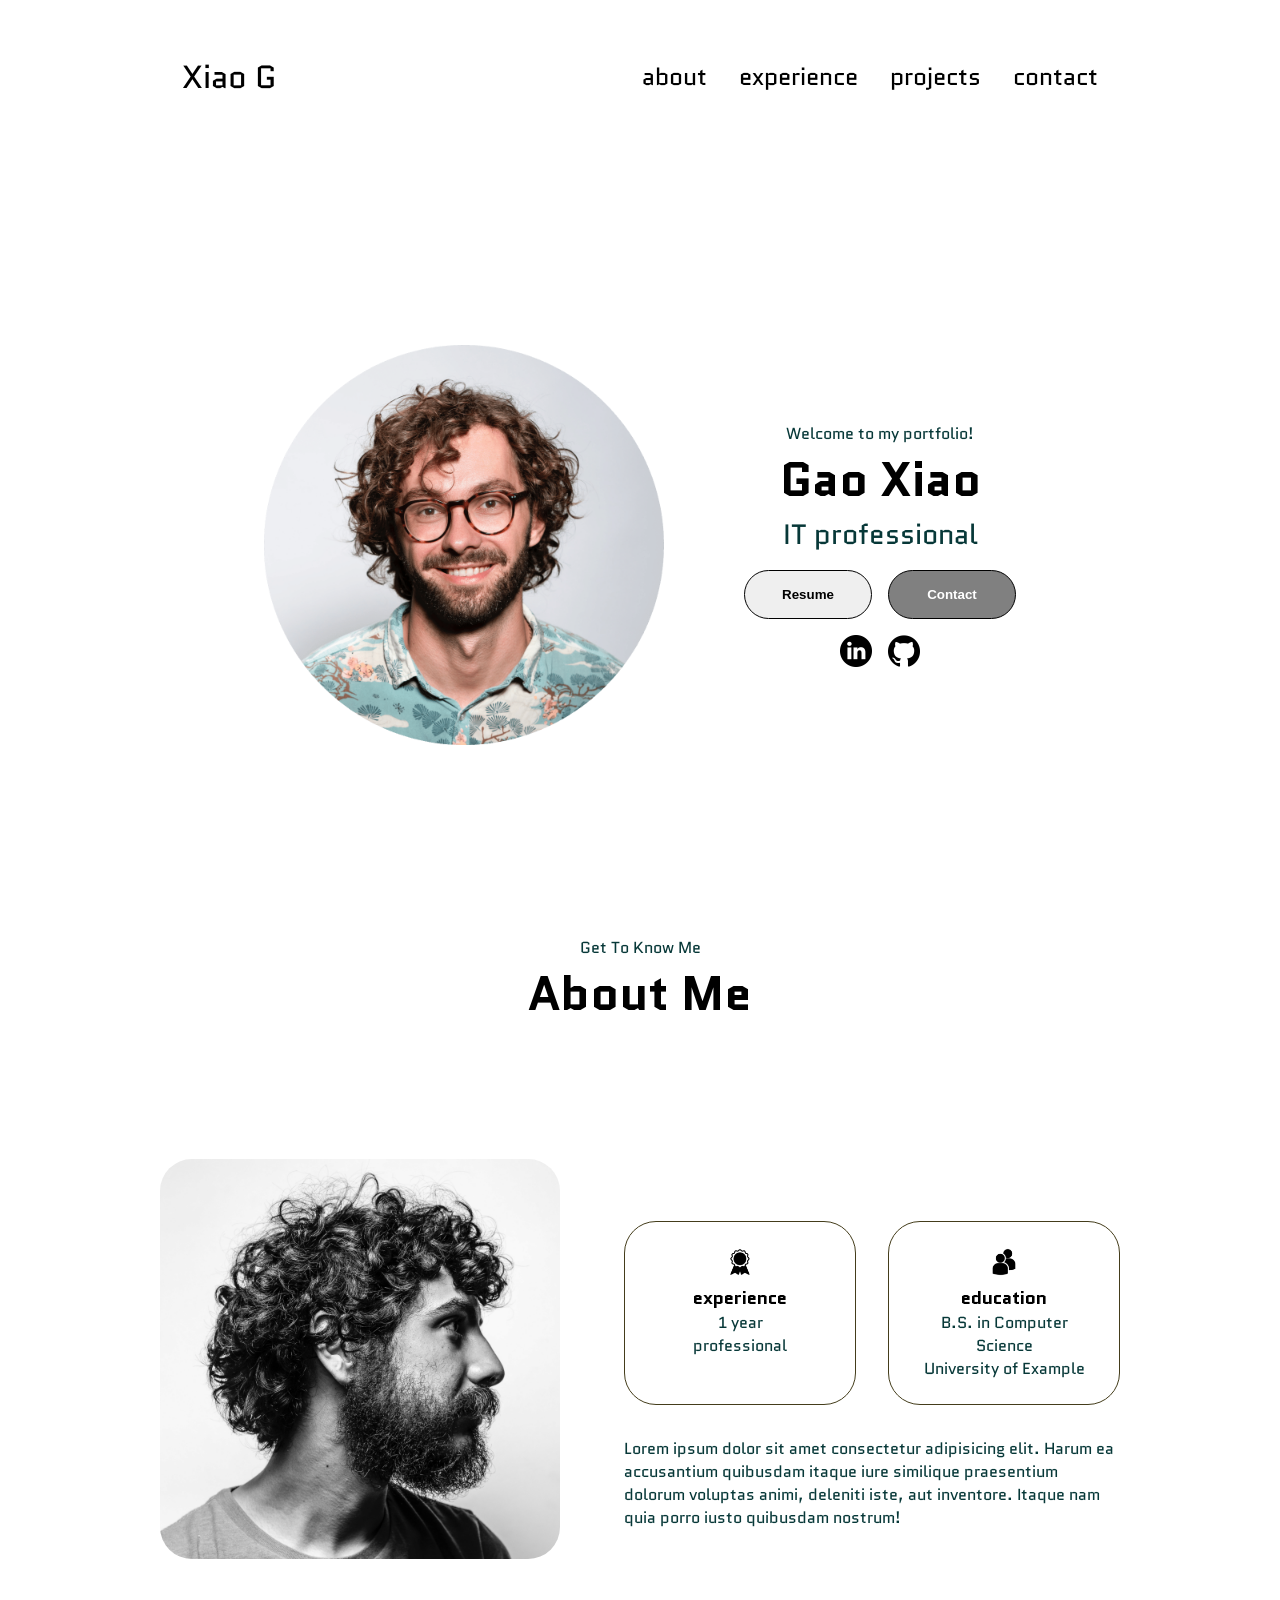
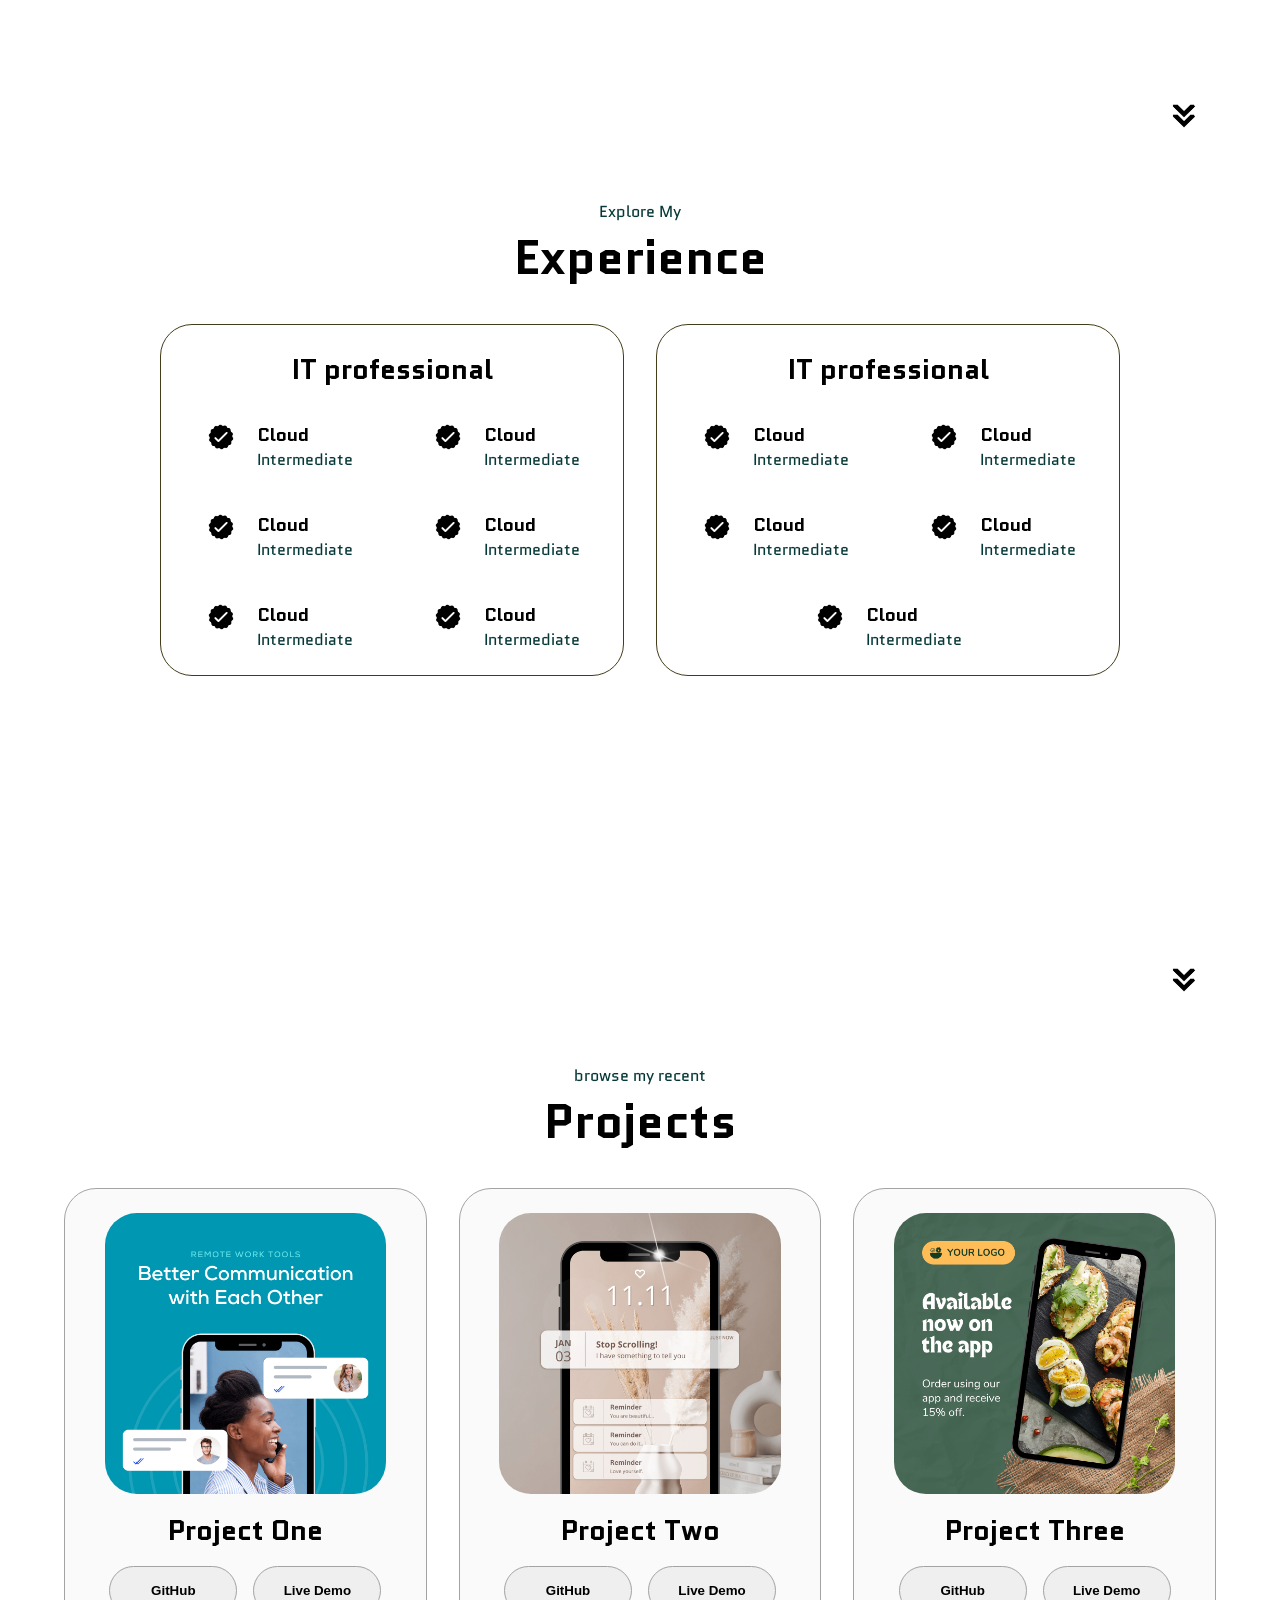
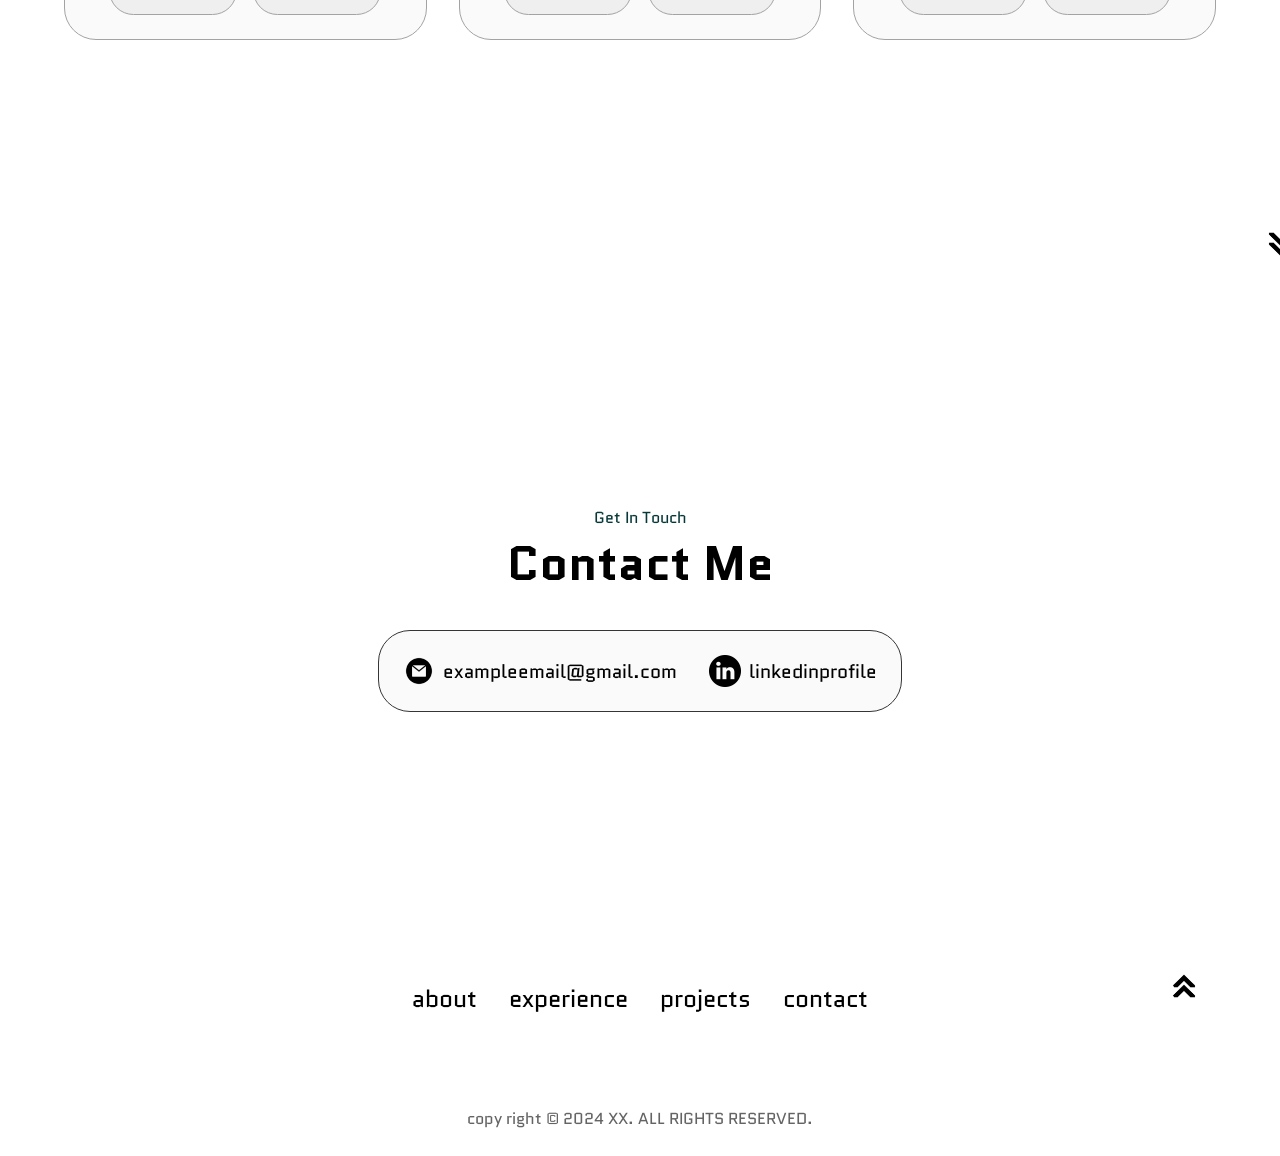
==== frontend/index.html @ 96dd9063 "add azure function for visiter counter" ====
<!DOCTYPE html>
<html lang="en">
  <head>
    <meta charset="UTF-8" />
    <meta name="viewport" content="width=device-width, initial-scale=1.0" />
    <title>My Portfolio</title>
    <link rel="stylesheet" href="style.css" />
    <link rel="stylesheet" href="media_queries.css" />
  </head>
  <body>
    <nav id="desktop-nav">
      <div class="logo">Xiao G</div>
      <div>
        <ul class="nav-links">
          <li><a href="#about">about</a></li>
          <li><a href="#experience">experience</a></li>
          <li><a href="#projects">projects</a></li>
          <li><a href="#contact">contact</a></li>
        </ul>
      </div>
    </nav>
    <nav id="hamburger-nav">
      <div class="logo">Xiao G</div>
      <div class="hamburger-icon" onclick="toggleMenu()">
        <span></span>
        <span></span>
        <span></span>
      </div>
      <div class="menu-links">
        <li><a href="#about" onclick="toggleMenu()">about</a></li>
        <li><a href="#experience" onclick="toggleMenu()">experience</a></li>
        <li><a href="#projects" onclick="toggleMenu()">projects</a></li>
        <li><a href="#contact" onclick="toggleMenu()">contact</a></li>
      </div>
    </nav>
    <section id="profile">
      <div class="section__pic-container">
        <img src="./assets/profile-pic.png" alt="Hero Picture" />
      </div>
      <div class="section__text">
        <p class="section__text__p1">Welcome to my portfolio!</p>
        <h1 class="title">Gao Xiao</h1>
        <p class="section__text__p2">IT professional</p>
        <div class="btn-container">
          <button
            class="btn btn-color-2"
            onclick="window.open('./assets/resume-example.pdf')"
          >
            Resume
          </button>
          <button class="btn btn-color-1" onclick="location.href='./#contact'">
            Contact
          </button>
        </div>
        <div id="socials-container">
          <img
            src="./assets/linkedin.png"
            alt="My linkedin profile"
            class="icon"
            onclick="window.open('https://linkedin.com/')"
          />
          <img
            src="./assets/github.png"
            alt="My github profile"
            class="icon"
            onclick="window.open('https://github.com/')"
          />
        </div>
      </div>
    </section>
    <section id="about">
      <p class="section__text__p1">Get To Know Me</p>
      <h1 class="title">About Me</h1>
      <div class="section-container">
        <div class="section__pic-container section__pic-container-about">
          <img
            src="./assets/about-pic.png"
            alt="About Me Picture"
            class="about-pic"
          />
        </div>
        <div class="about-details-container">
          <div class="about-containers">
            <div class="details-container">
              <img
                src="./assets/experience.png"
                alt="experience icon"
                class="icon"
              />
              <h3>experience</h3>
              <p>
                1 year <br />
                professional
              </p>
            </div>
            <div class="details-container">
              <img
                src="./assets/education.png"
                alt="education icon"
                class="icon"
              />
              <h3>education</h3>
              <p>
                B.S. in Computer Science <br />
                University of Example
              </p>
            </div>
          </div>
          <div class="text-container">
            <p>
              Lorem ipsum dolor sit amet consectetur adipisicing elit. Harum ea
              accusantium quibusdam itaque iure similique praesentium dolorum
              voluptas animi, deleniti iste, aut inventore. Itaque nam quia
              porro iusto quibusdam nostrum!
            </p>
          </div>
        </div>
      </div>
      <img
        src="./assets/arrow.png"
        alt="Arrow icon"
        class="icon arrow"
        onclick="location.href='./#experience'"
      />
    </section>
    <section id="experience">
      <p class="section__text__p1">Explore My</p>
      <h1 class="title">Experience</h1>
      <div class="experience-details-container">
      <div class="about-containers">
        <div class="details-container">
          <h2 class="experience-sub-title">IT professional</h2>
          <div class="article-container">
            <article>
              <img
                src="./assets/checkmark.png"
                alt="experience icon"
                class="icon"
              />
              <div>
                <h3>Cloud</h3>
                <p>Intermediate</p>
              </div>
            </article>
            <article>
              <img
                src="./assets/checkmark.png"
                alt="experience icon"
                class="icon"
              />
              <div>
                <h3>Cloud</h3>
                <p>Intermediate</p>
              </div>
            </article>
            <article>
              <img
                src="./assets/checkmark.png"
                alt="experience icon"
                class="icon"
              />
              <div>
                <h3>Cloud</h3>
                <p>Intermediate</p>
              </div>
            </article>
            <article>
              <img
                src="./assets/checkmark.png"
                alt="experience icon"
                class="icon"
              />
              <div>
                <h3>Cloud</h3>
                <p>Intermediate</p>
              </div>
            </article>
            </article>
            <article>
              <img
                src="./assets/checkmark.png"
                alt="experience icon"
                class="icon"
              />
              <div>
                <h3>Cloud</h3>
                <p>Intermediate</p>
              </div>
            </article>
            </article>
            <article>
              <img
                src="./assets/checkmark.png"
                alt="experience icon"
                class="icon"
              />
              <div>
                <h3>Cloud</h3>
                <p>Intermediate</p>
              </div>
            </article>

          </div>
        </div>
        <div class="details-container">
          <h2 class="experience-sub-title">IT professional</h2>
          <div class="article-container">
            <article>
              <img
                src="./assets/checkmark.png"
                alt="experience icon"
                class="icon"
              />
              <div>
                <h3>Cloud</h3>
                <p>Intermediate</p>
              </div>
            </article>
            <article>
              <img
                src="./assets/checkmark.png"
                alt="experience icon"
                class="icon"
              />
              <div>
                <h3>Cloud</h3>
                <p>Intermediate</p>
              </div>
            </article>
            <article>
              <img
                src="./assets/checkmark.png"
                alt="experience icon"
                class="icon"
              />
              <div>
                <h3>Cloud</h3>
                <p>Intermediate</p>
              </div>
            </article>
            </article>
            <article>
              <img
                src="./assets/checkmark.png"
                alt="experience icon"
                class="icon"
              />
              <div>
                <h3>Cloud</h3>
                <p>Intermediate</p>
              </div>
            </article>
            </article>
            <article>
              <img
                src="./assets/checkmark.png"
                alt="experience icon"
                class="icon"
              />
              <div>
                <h3>Cloud</h3>
                <p>Intermediate</p>
              </div>
            </article>

          </div>
        </div>
        </div>
      </div>
      <img
        src="./assets/arrow.png"
        alt="Arrow icon"
        class="icon arrow"
        onclick="location.href='./#projects'"
      />
    </section>
    <section id="projects">
        <p class="section__text__p1">browse my recent</p>
        <h1 class="title">Projects</h1>
        <div class="experience-details-container">
        <div class="about-containers">
            <!-- project 1 -->
            <div class="details-container color-container">
                <div class="article-container">
                    <img 
                    src="./assets/project-1.png" 
                    alt="Project 1"
                    class="project-img"
                    />
                </div>
                <h2 class="experience-sub-title project-title">Project One</h2>
                <div class="btn-container">
                    <button class="btn btn-color-2 project-btn" onclick="window.open('https://github.com/')">
                        GitHub
                    </button>
                    <button class="btn btn-color-2 project-btn" onclick="window.open('https://github.com/')">
                        Live Demo
                    </button>
                </div>
            </div>
            <!-- project 2 -->
            <div class="details-container color-container">
                <div class="article-container">
                    <img 
                    src="./assets/project-2.png" 
                    alt="Project 2"
                    class="project-img"
                    />
                </div>
                <h2 class="experience-sub-title project-title">Project Two</h2>
                <div class="btn-container">
                    <button class="btn btn-color-2 project-btn" onclick="window.open('https://github.com/')">
                        GitHub
                    </button>
                    <button class="btn btn-color-2 project-btn" onclick="window.open('https://github.com/')">
                        Live Demo
                    </button>
                </div>
            </div>
            <!-- project 3 -->
            <div class="details-container color-container">
                <div class="article-container">
                    <img 
                    src="./assets/project-3.png" 
                    alt="Project 3"
                    class="project-img"
                    />
                </div>
                <h2 class="experience-sub-title project-title">Project Three</h2>
                <div class="btn-container">
                    <button class="btn btn-color-2 project-btn" onclick="window.open('https://github.com/')">
                        GitHub
                    </button>
                    <button class="btn btn-color-2 project-btn" onclick="window.open('https://github.com/')">
                        Live Demo
                    </button>
                </div>
            </div>
        </div>
        </div>
        <img
            src="./assets/arrow.png"
            alt="Arrow icon"
            class="icon arrow"
            onclick="location.href='./#contact'"
        />
    </section>
    <section id="contact">
        <p class="section__text__p1">Get In Touch</p>
        <h1 class="title">Contact Me</h1>
        <div class="contact-info-upper-container">
            <div class="contact-info-container">
                <img 
                    src="./assets/email.png" 
                    alt="email icon" 
                    class="icon contact-icon"
                />
                <p><a href="mailto:exampleemail@gmail.com">exampleemail@gmail.com </a></p>
            </div>
       
            <div class="contact-info-container">
                <img 
                    src="./assets/linkedin.png" 
                    alt="linkedin icon" 
                    class="icon contact-icon"
                />

                <p><a href="https://www.linkedin.com/">linkedinprofile </a></p>
            </div>
            </div>
            <img
            src="./assets/arrow.png"
            alt="Arrow icon"
            class="icon arrow icon-rotate"
            onclick="location.href='#'"
        />
    </section>
    
    <footer>
        <nav>
            <div class="nav-links-container">
            <ul class="nav-links">
              <li><a href="#about">about</a></li>
              <li><a href="#experience">experience</a></li>
              <li><a href="#projects">projects</a></li>
              <li><a href="#contact">contact</a></li>
            </ul>
            </div>
        </nav>
        <p>copy right &copy; 2024 XX. ALL RIGHTS RESERVED.</p>
    </footer>
    <script src="script.js"></script>
  </body>
</html>
---- frontend/style.css ----
/* General styles for the portfolio site */

@import url("https://fonts.googleapis.com/css2?family=Quantico:ital,wght@0,400;0,700;1,400;1,700&display=swap");

* {
  margin: 0;
  padding: 0;
}
body {
  font-family: "Quantico", sans-serif;
}
html {
  scroll-behavior: smooth;
}

p {
  color: rgb(7, 56, 56);
}

/* Transition */
a,
.btn {
  transition: all 0.3s ease-in-out;
}

/* Desktop Nav */
nav,
.nav-links {
  display: flex;
}

nav {
  justify-content: space-around;
  align-items: center;
  height: 17vh;
}

.nav-links {
  gap: 2rem;
  list-style: none;
  font-size: 1.5rem;
}

a {
  color: #000;
  text-decoration: none;
  text-decoration-color: aliceblue;
}
a:hover {
  color: #555;
  text-decoration: underline;
  text-decoration-color: rgb(100, 10, 10);
  text-underline-offset: 1rem;
}

.logo {
  font-size: 2rem;
}
.logo:hover {
  cursor: default;
}

/* HAMBURGER MENU */

#hamburger-nav {
  display: none;
  position: relative;
}
.hamburger-menu {
  position: relative;
  display: inline-block;
}
.hamburger-icon {
  display: flex;
  flex-direction: column;
  justify-content: space-between;
  height: 24px;
  width: 30px;
  cursor: pointer;
}
.hamburger-icon span {
  width: 100%;
  height: 2px;
  background-color: #000;
  transition: all 0.3s ease-in-out;
}
.menu-links {
  position: absolute;
  top: 100%;
  right: 0;
  background-color: #e1d2d2;
  width: fit-content;
  max-height: 0px;
  overflow: hidden;
  transition: all 0.3s ease-in-out;
}

.menu-links a {
  display: block;
  padding: 10px;
  text-align: center;
  font-size: 1.5rem;
  color: #000000;
  text-decoration: none;
  transition: all 0.3s ease-in-out;
}
.menu-links li {
  list-style: none;
}
.menu-links.open {
  max-height: 300px;
}
.hamburger-icon.open span:first-child {
  transform: rotate(45deg) translate(10px, 5px);
}
.hamburger-icon.open span:nth-child(2) {
  opacity: 0;
}
.hamburger-icon.open span:last-child {
  transform: rotate(-45deg) translate(10px, -5px);
}
.hamburger-icon span:first-child {
  transform: none;
}
.hamburger-icon span:nth-child(2) {
  opacity: 1;
}
.hamburger-icon span:last-child {
  transform: none;
}

/* SECTIONS */

section {
  padding-top: 4vh;
  height: 96vh;
  margin: 0 10rem;
  box-sizing: border-box;
  min-height: fit-content;
}
.section-container {
  display: flex;
}

/* PROFILE SECTION */
#profile {
  display: flex;
  justify-content: center;
  gap: 5rem;
  height: 80vh;
}
.section__pic-container {
  display: flex;
  height: 400px;
  width: 400px;
  margin: auto 0;
}
.section__text {
  align-self: center;
  text-align: center;
}
.secton__text p {
  font-weight: 600;
}
.section__text__p1 {
  text-align: center;
}
.section__text__p2 {
  font-size: 1.75rem;
  margin-bottom: 1rem;
}

.title {
  font-size: 3rem;
  text-align: center;
}
#socials-container {
  display: flex;
  justify-content: center;
  gap: 1rem;
  margin-top: 1rem;
}

/* ICONs */
.icon {
  cursor: pointer;
  height: 2rem;
}

/* BUTTONS */
.btn-container {
  display: flex;
  justify-content: center;
  margin-top: 1rem;
}
.btn {
  font-weight: 600;
  transition: all 0.3s ease-in-out;
  padding: 1rem;
  width: 8rem;
  border-radius: 2rem;
}
.btn-color-1,
.btn-color-2 {
  border: rgb(0, 0, 0) 0.1rem solid;
}
.btn-color-1:hover,
.btn-color-2:hover {
  cursor: pointer;
}
.btn-color-1,
.btn-color-2:hover {
  background-color: gray;
  color: white;
}
.btn-color-1:hover {
  background-color: black;
}
.btn-color-2 {
  background-color: none;
}
.btn-color-2:hover {
  border: white 0.1rem solid;
}
.btn-container {
  gap: 1rem;
}

/* about section */
#about {
  position: relative;
}
.about-containers {
  gap: 2rem;
  margin-top: 2rem;
  margin-bottom: 2rem;
}
.about-details-container {
  justify-content: center;
  flex-direction: column;
}
.about-containers,
.about-details-container {
  display: flex;
}
.about-pic {
  border-radius: 2rem;
}
.arrow {
  position: absolute;
  right: -5rem;
  bottom: 2rem;
}
.details-container {
  padding: 1.5rem;
  flex: 1;
  background: white;
  border-radius: 2rem;
  border: gray 0.1rem solid;
  border-color: rgb(68, 61, 27);
  text-align: center;
}
.section-container {
  gap: 4rem;
  height: 80%;
}
.section__pic-container {
  height: 400px;
  width: 400px;
  margin: auto 0;
}

/* experience section */
#experience {
  position: relative;
}
.experience-sub-title {
  //   text-align: center;
  font-weight: 600;
  font-size: 1.75rem;
  margin-bottom: 2rem;
}
.experience-details-container {
  display: flex;
  justify-content: center;
  flex-direction: column;
}
.article-container {
  display: flex;
  text-align: initial;
  flex-wrap: wrap;
  gap: 2.5rem;
  flex-direction: row;
  justify-content: space-around;
}
article {
  display: flex;
  width: 10rem;
  justify-content: space-around;
  gap: 0.5rem;
}
article .icon {
  cursor: default;
}
/* projects section */
#projects {
  position: relative;
  margin: 0 5%;
}
.color-container {
  border-color: rgb(163, 163, 163);
  background: rgb(250, 250, 250);
}
.project-img {
  border-radius: 2rem;
  width: 90%;
  height: 90%;
}
.project-title {
  margin: 1rem;
  color: black;
}
.project-btn {
  color: black;
  border-color: rgb(163, 163, 163);
}

/* contact section */
#contact {
  position: relative;
  display: flex;
  justify-content: center;
  flex-direction: column;
  height: 70vh;
}
.contact-info-upper-container {
  display: flex;
  justify-content: center;
  border-radius: 2rem;
  border: rgb(53, 53, 53) 0.1rem solid;
  background: rgb(250, 250, 250);
  margin: 2rem auto;
  padding: 0.5rem;
}
.contact-info-container {
  display: flex;
  align-items: center;
  justify-content: center;
  gap: 0.5rem;
  margin: 1rem;
}
.contact-info-container p {
  font-size: larger;
}
.contact-icon {
  cursor: default;
}
.icon-rotate {
  transform: rotate(180deg);
  right: -5rem;
  bottom: -5rem;
}

/* Footer */
footer {
  height: 26vh;
  margin: 0 1rem;
}
footer p {
  text-align: center;
  margin-top: 2rem;
  color: rgb(100, 100, 100);
}
---- frontend/media_queries.css ----
@media screen and (max-width: 1400px) {
  #profile {
    height: 83vh;
  }
  #about-containers {
    flex-wrap: wrap;
  }
}

@media screen and (max-width: 1200px) {
  #desktop-nav {
    display: none;
  }
  #hamburger-nav {
    display: flex;
  }
  #experience,
  .experience-details-container {
    margin-top: 2rem;
  }
  #profile,
  .setion-container {
    display: block;
  }
  .arrow {
    display: none;
  }
  section,
  .setion-container {
    height: fit-content;
  }
  section {
    margin: 0 5%;
  }
  .section__pic-container {
    height: 275px;
    width: 275px;
    margin: 0 auto 2rem;
  }
  about-containers {
    margin-top: 0;
  }
}
@media screen and (max-width: 600px) {
  //   html {
  //     font-size: 13px;
  //   }
  #contact,
  footer {
    height: 40vh;
  }
  #profile {
    height: 83vh;
    margin-bottom: 0;
  }
  article {
    font-size: 1rem;
  }
  footer nav {
    height: fit-content;
    margin-bottom: 2rem;
  }
  .about-containers,
  .contact-info-upper-container,
  .btn-container {
    flex-wrap: wrap;
  }
  .contact-info-container {
    margin: 0;
  }
  .contact-info-container,
  .nav-links li a {
    font-size: 1rem;
  }
  .experience-sub-title {
    font-size: 1.25rem;
  }
  .logo {
    font-size: 1.5rem;
  }
  .nav-links {
    gap: 1rem;
  }
  .section__pic-container {
    justify-content: center;
  }
  .section__pic-container-about {
    display: none;
  }
  .about-containers {
    flex-direction: column;
  }
  .text-container p {
    text-align: justify;
  }
  .article-container {
    gap: 0;
  }
}
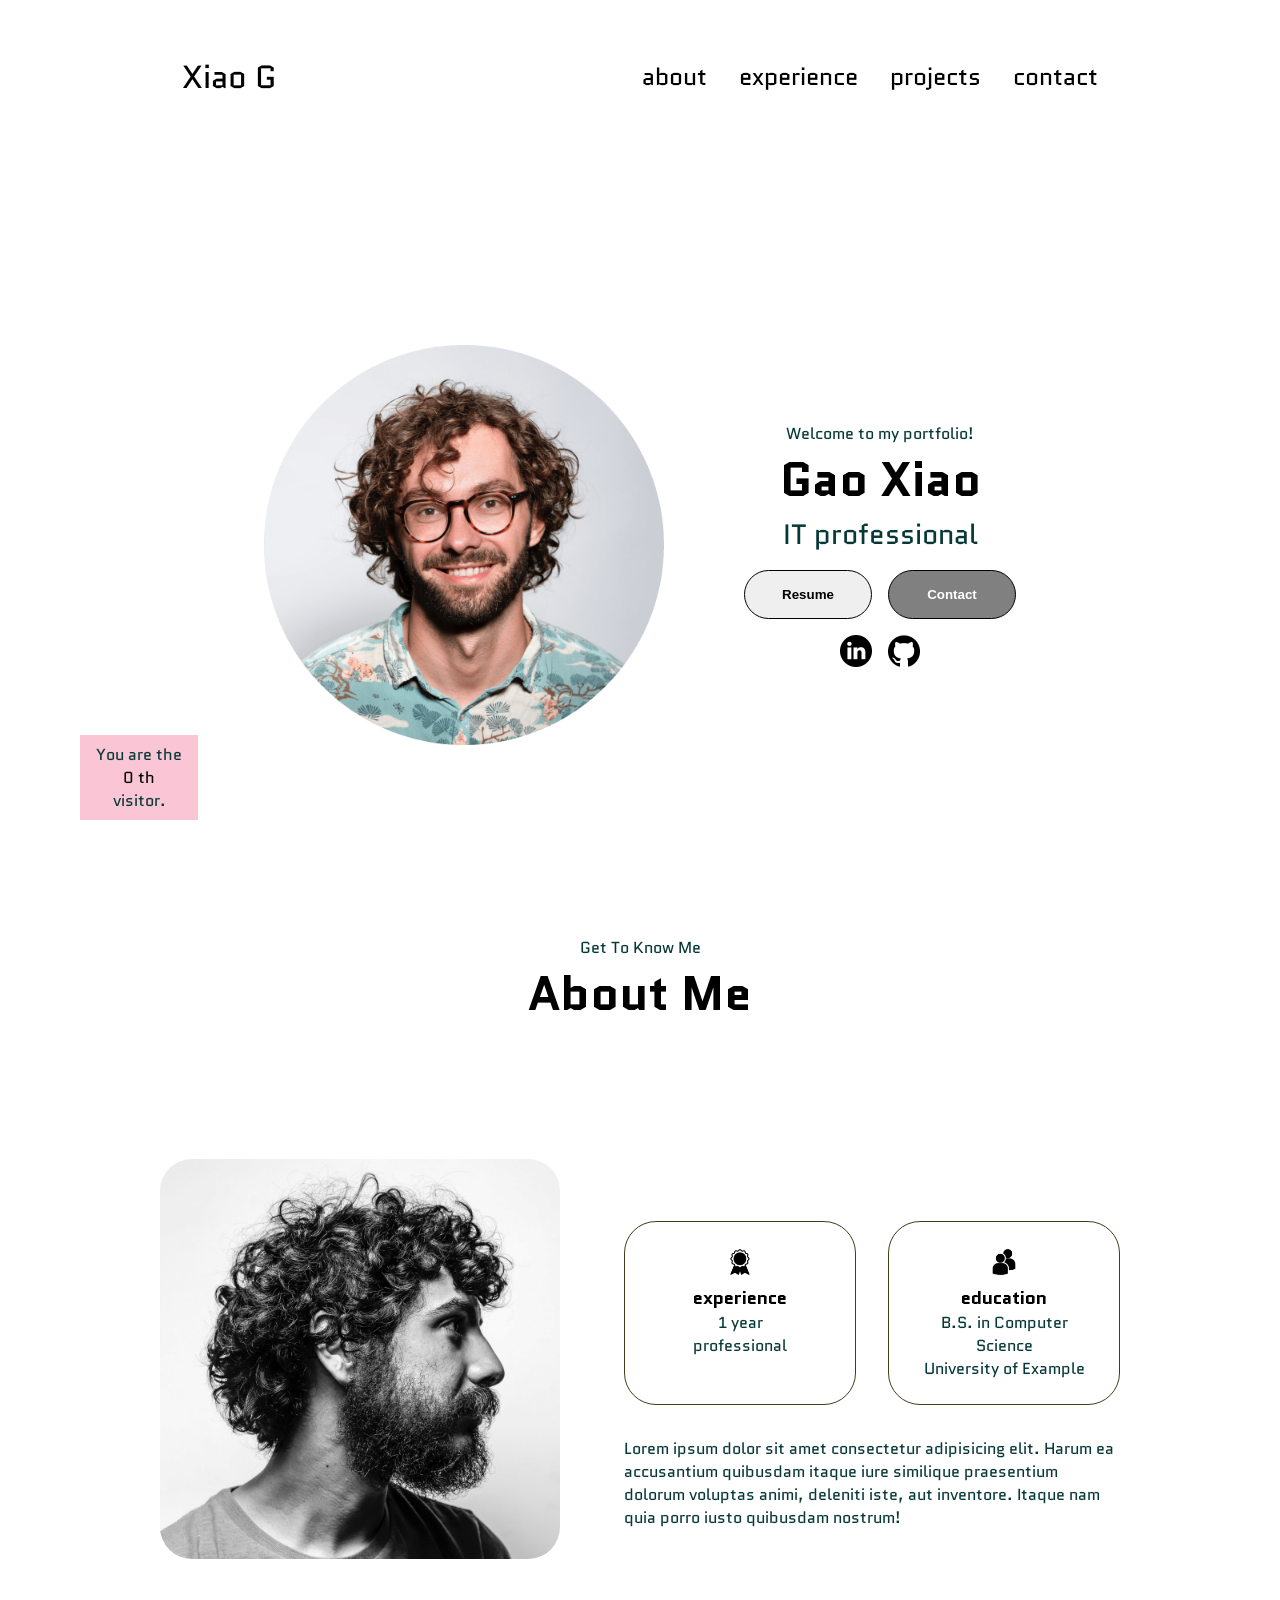
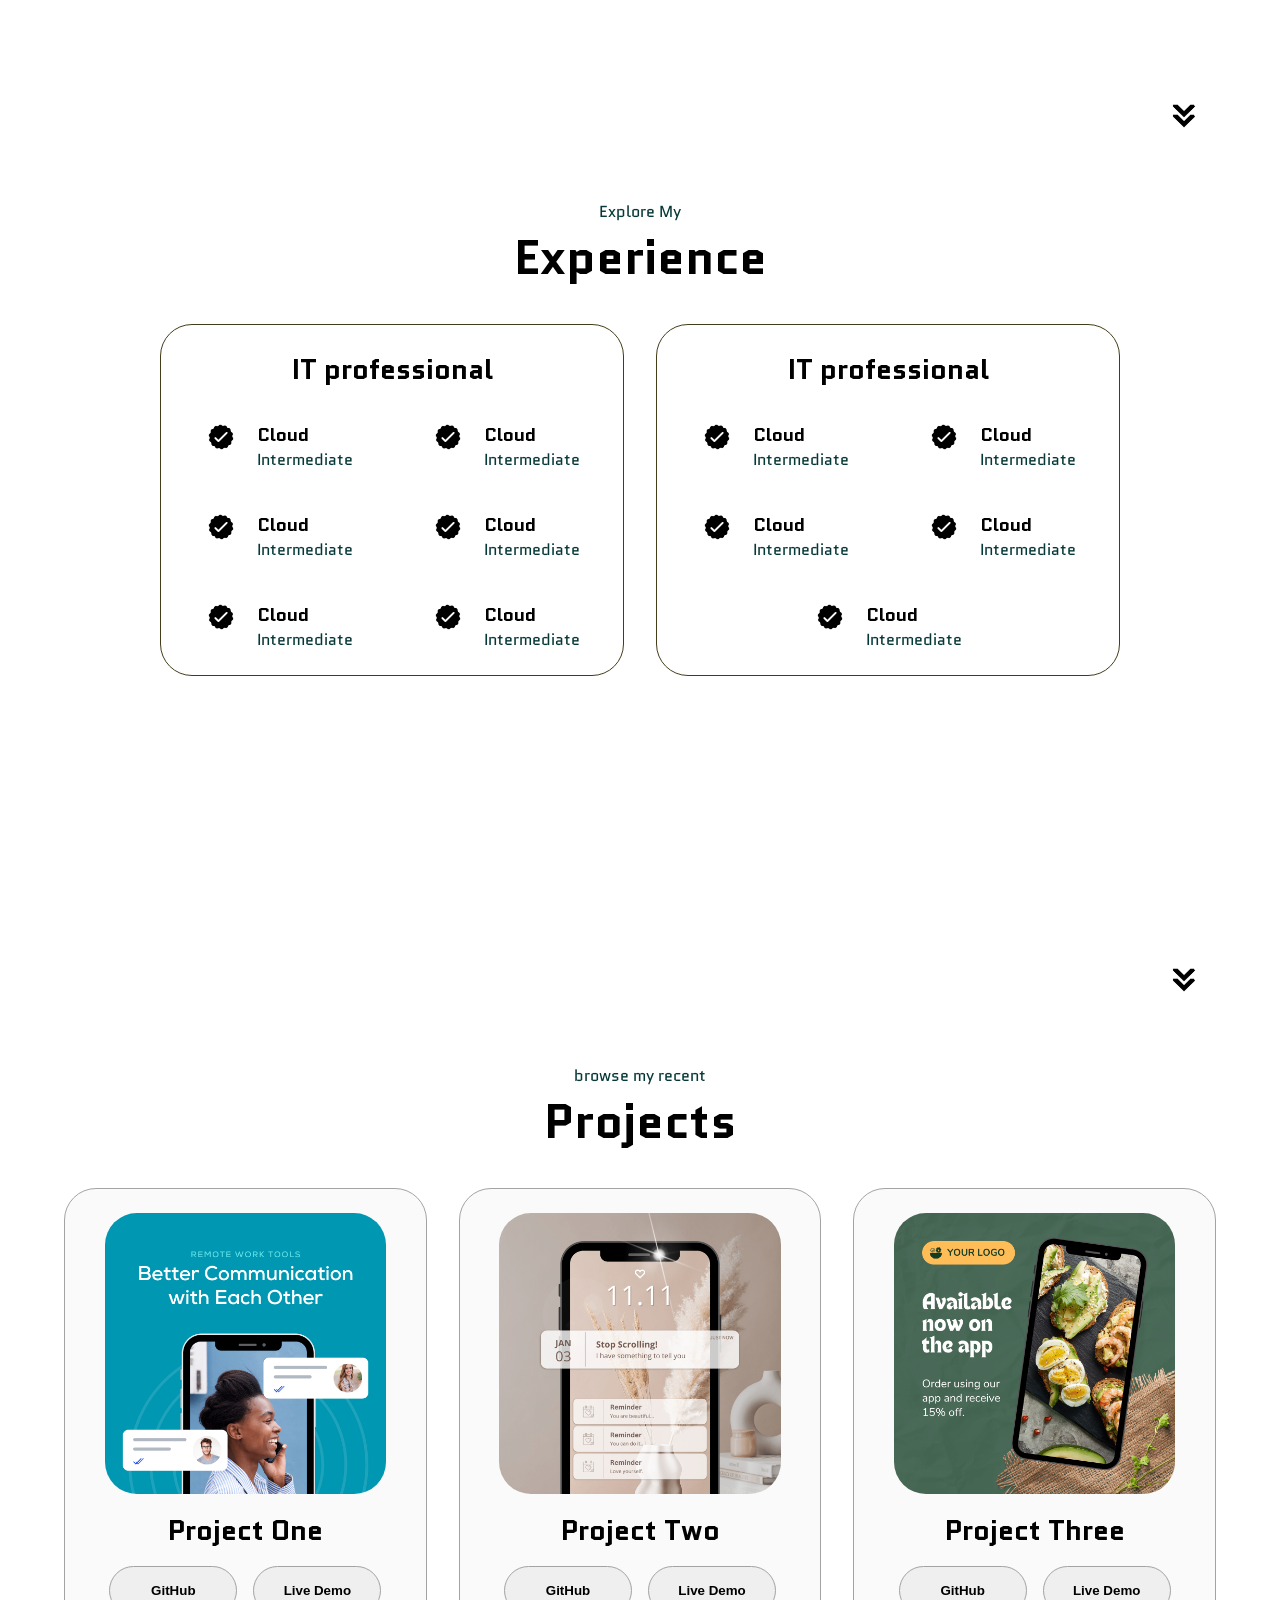
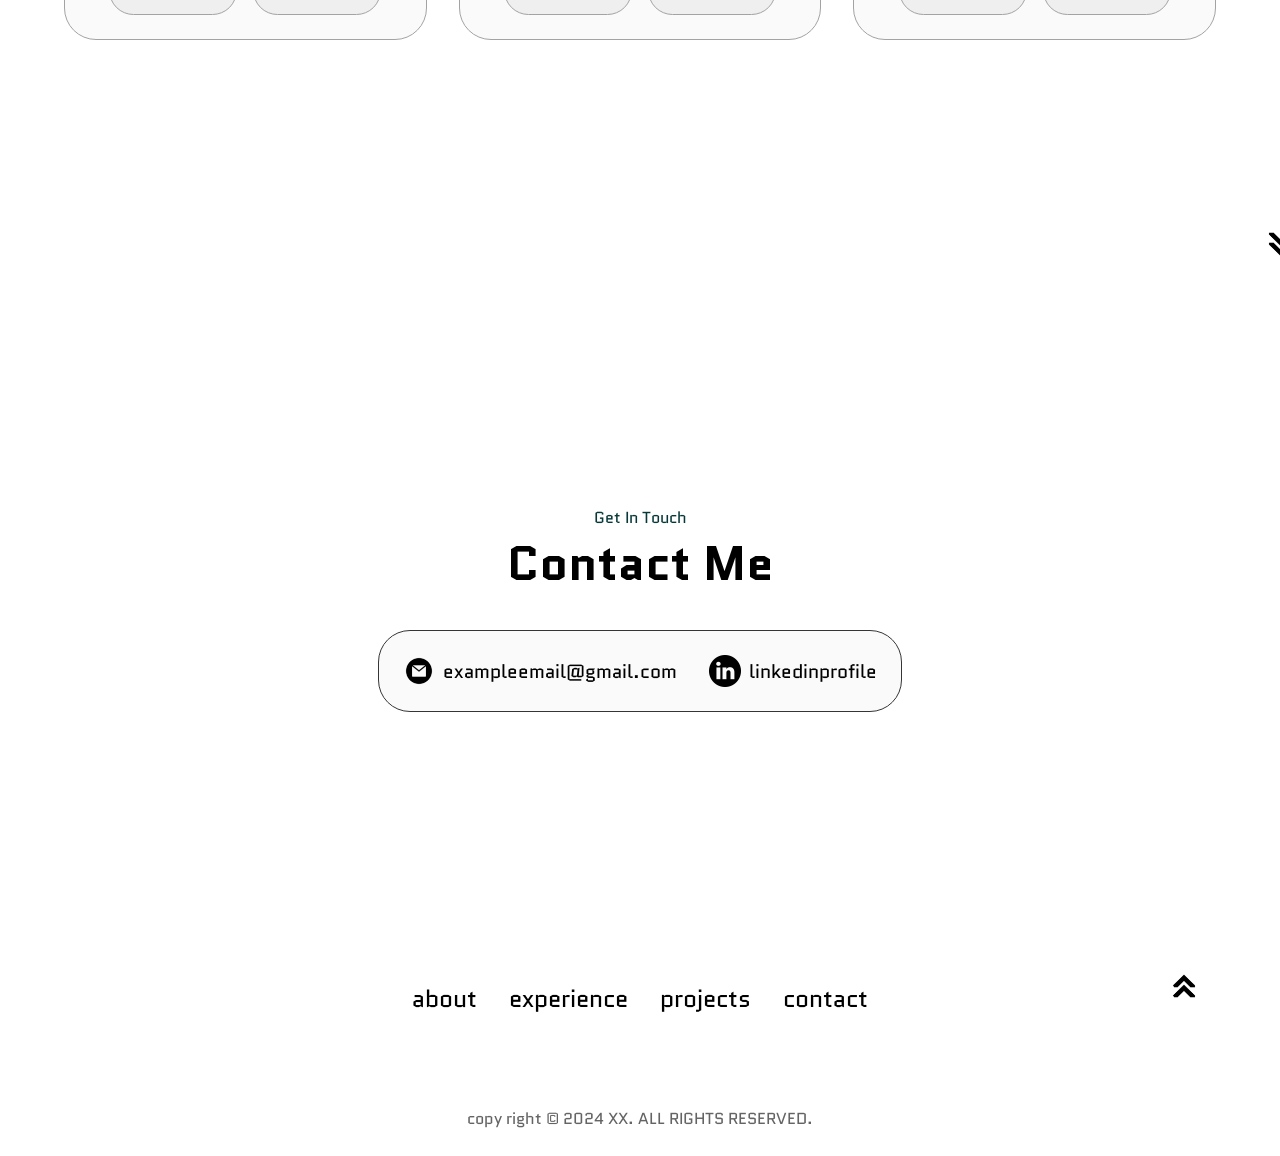
==== commit 4362b81c: "add counter on the front end" ====
--- a/frontend/index.html
+++ b/frontend/index.html
@@ -375,7 +375,12 @@
             onclick="location.href='#'"
         />
     </section>
-    
+    <div id="visitor-counter">
+      <p>You are the</p>
+      <span id="visitor-counter-number">0<span> th</span></span>
+      <p>visitor.</p>
+      
+    </div>
     <footer>
         <nav>
             <div class="nav-links-container">
--- a/frontend/style.css
+++ b/frontend/style.css
@@ -371,3 +371,18 @@
   margin-top: 2rem;
   color: rgb(100, 100, 100);
 }
+
+#visitor-counter {
+  position: fixed;
+  display: flex;
+  flex-direction: column;
+  bottom: 5rem;
+  left: 5rem;
+  background-color: rgba(245, 141, 172, 0.5);
+  z-index: 9999;
+  padding: 0.5rem 1rem;
+  align-items: center;
+  justify-items: center;
+  // gap: 0.5rem;
+  // margin-top: 1rem;
+}
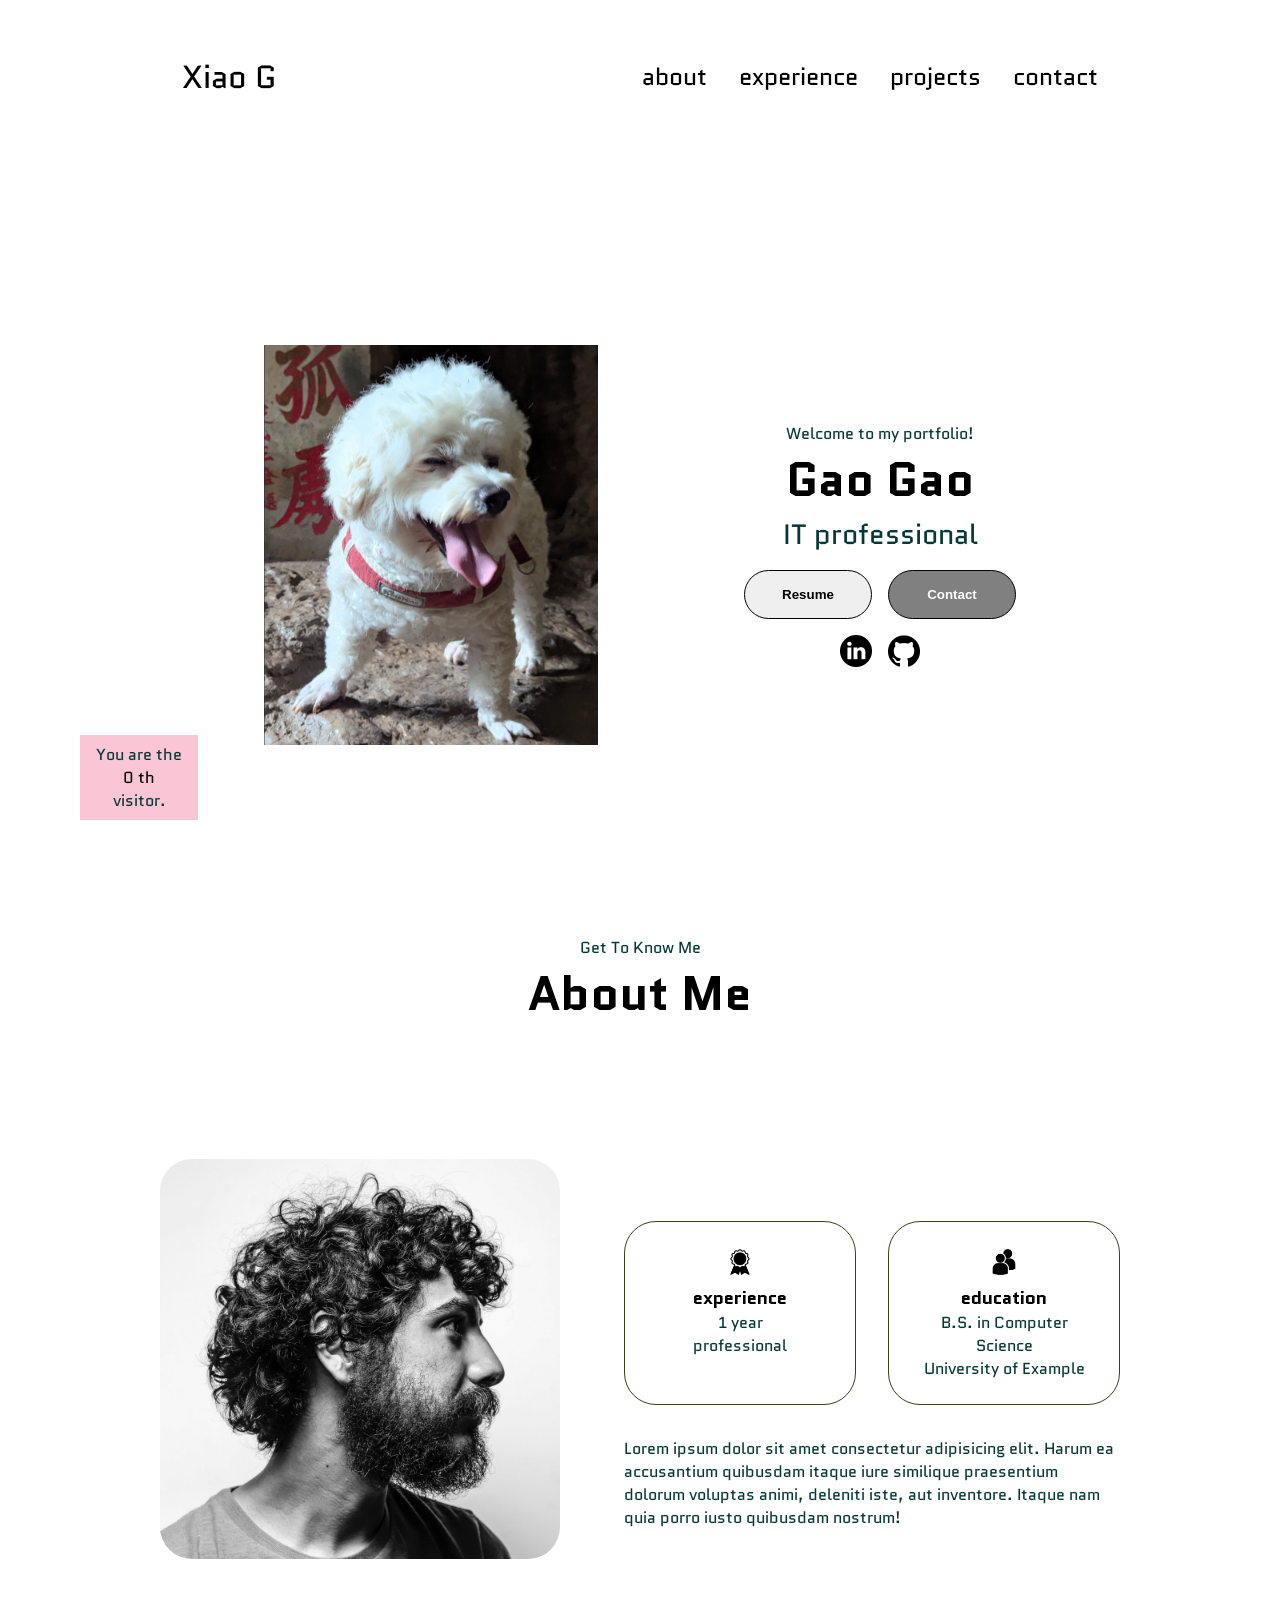
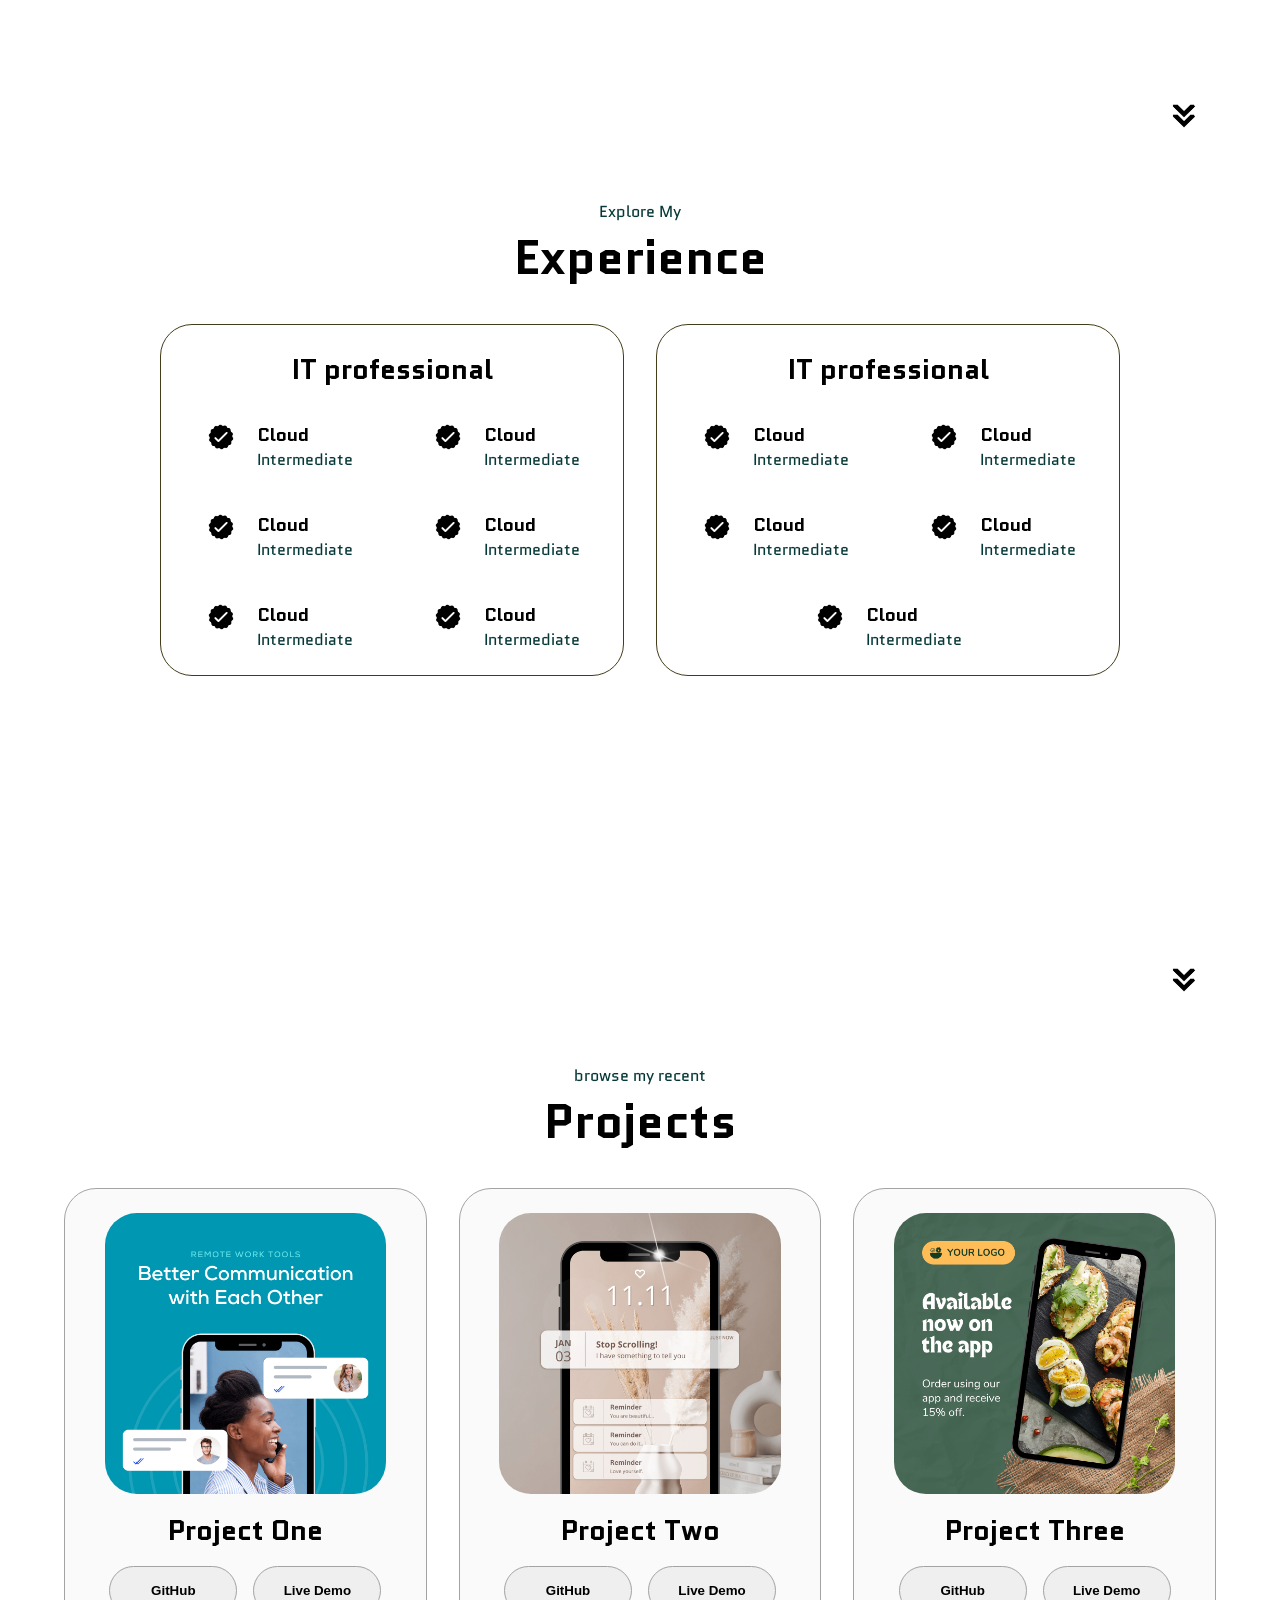
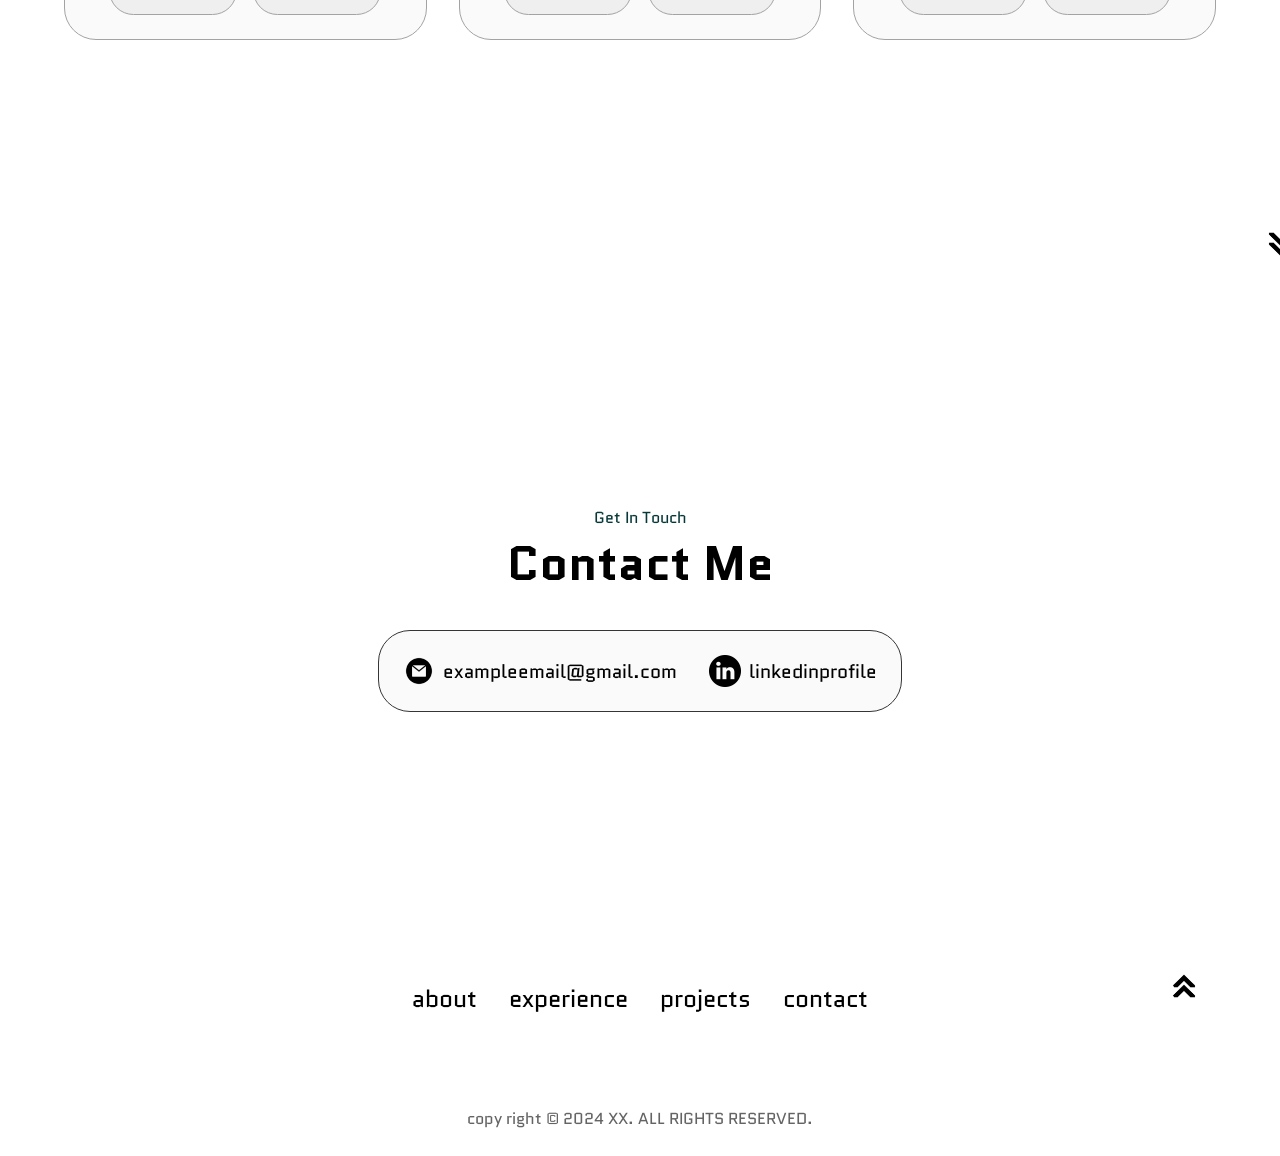
==== commit 12d99548: "move frontend files into /frontend" ====
--- a/frontend/index.html
+++ b/frontend/index.html
@@ -35,11 +35,11 @@
     </nav>
     <section id="profile">
       <div class="section__pic-container">
-        <img src="./assets/profile-pic.png" alt="Hero Picture" />
+        <img src="./assets/Screenshot 2026-01-16 at 12.45.27 PM.png" alt="Hero Picture" />
       </div>
       <div class="section__text">
         <p class="section__text__p1">Welcome to my portfolio!</p>
-        <h1 class="title">Gao Xiao</h1>
+        <h1 class="title">Gao Gao</h1>
         <p class="section__text__p2">IT professional</p>
         <div class="btn-container">
           <button
